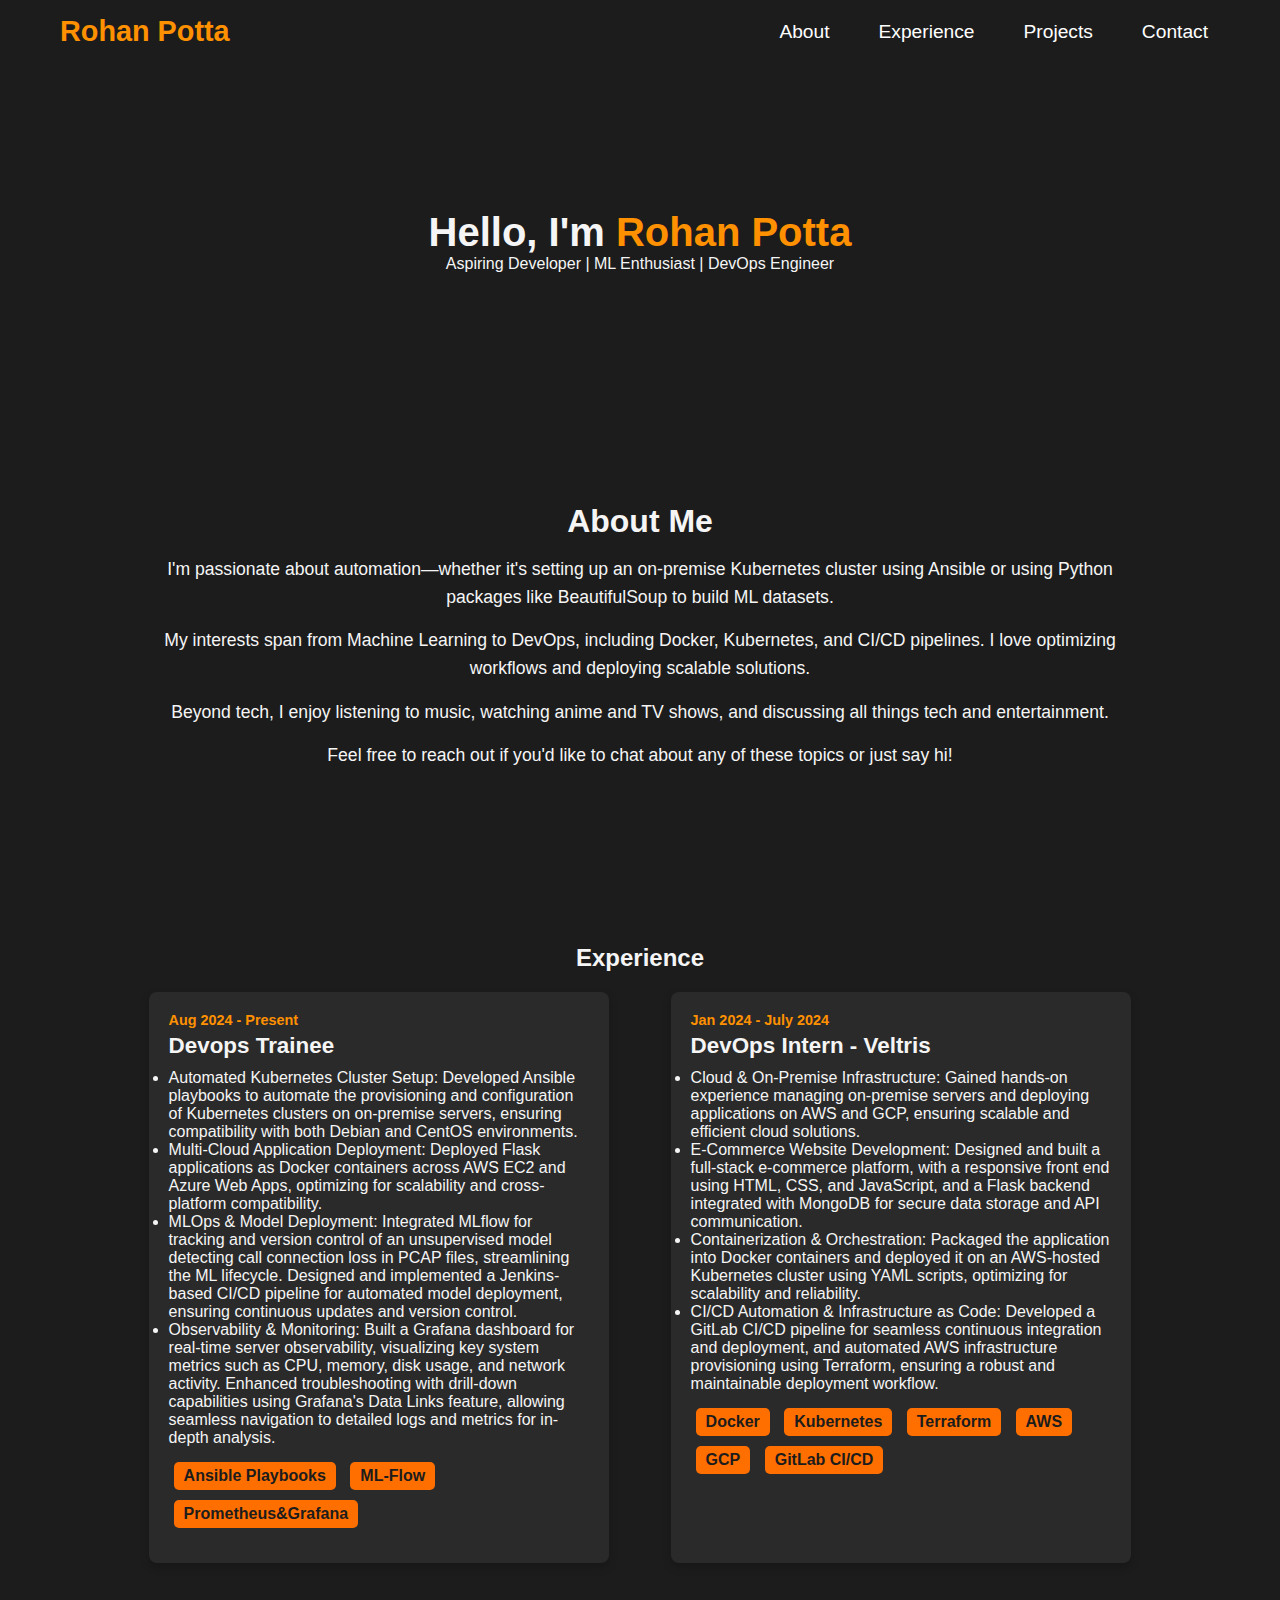
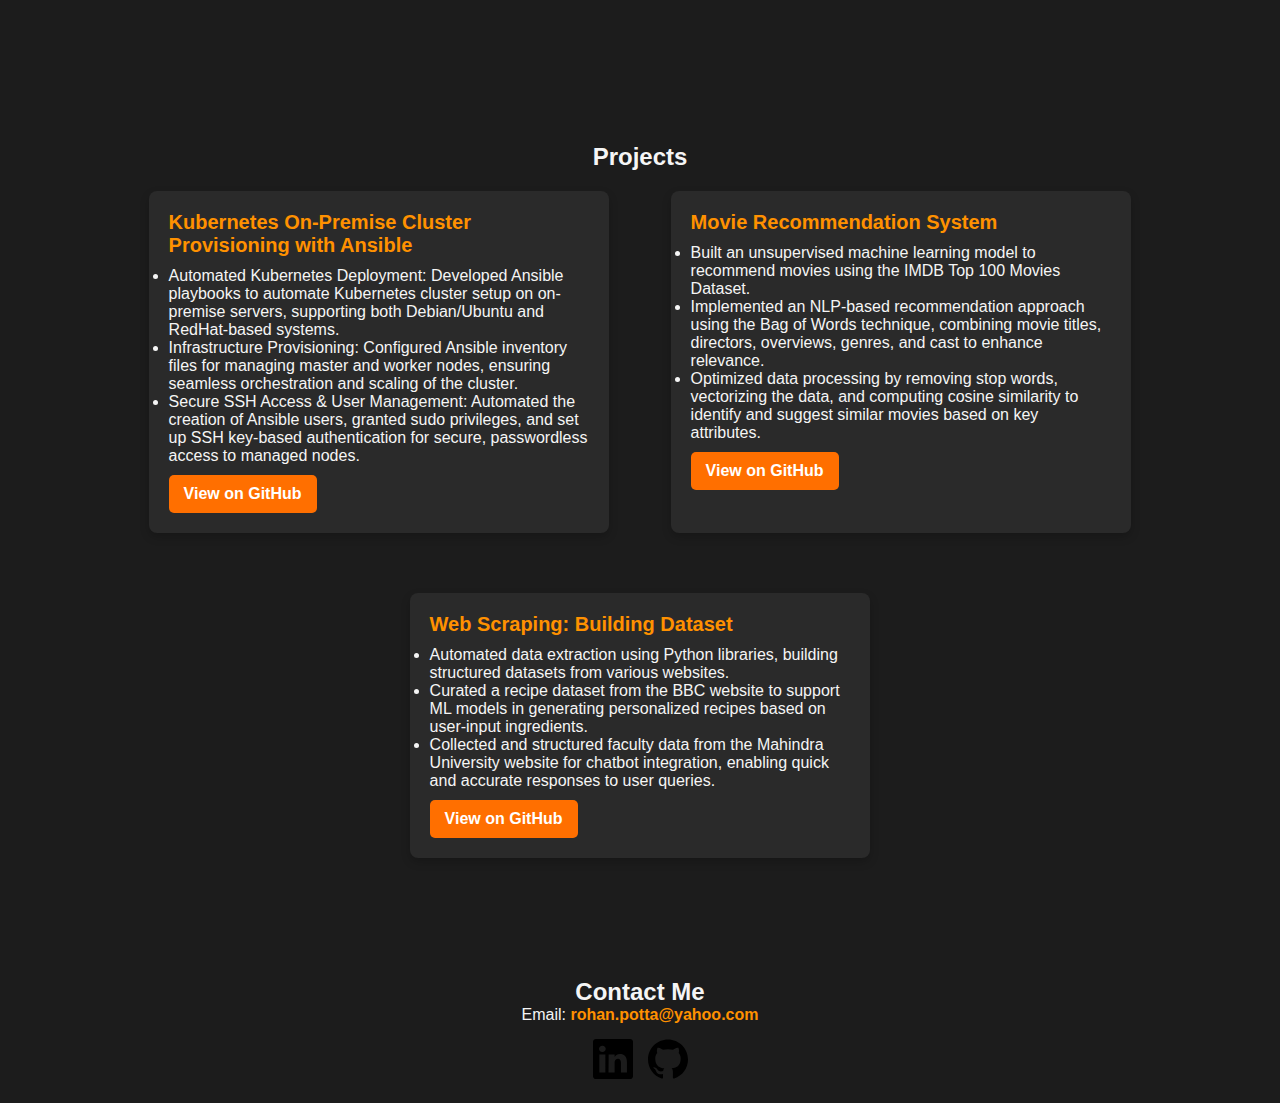
==== index.html @ 2ef8cc6e "Pushing to Repo" ====
<!DOCTYPE html>
<html lang="en">
  <head>
    <meta charset="UTF-8" />
    <meta name="viewport" content="width=device-width, initial-scale=1.0" />
    <title>Portfolio</title>
    <link rel="stylesheet" href="styles.css" />
  </head>

  <body>
    <header>
      <nav>
        <div class="logo">Rohan Potta</div>
        <ul class="nav-links">
          <li><a href="#about">About</a></li>
          <li><a href="#experience">Experience</a></li>
          <li><a href="#projects">Projects</a></li>
          <li><a href="#contact">Contact</a></li>
        </ul>
      </nav>
    </header>

    <section id="hero">
      <h1>Hello, I'm <span>Rohan Potta</span></h1>
      <p>Aspiring Developer | ML Enthusiast | DevOps Engineer</p>
    </section>

    <section id="about">
      <h2>About Me</h2>
      <p>
        I'm passionate about automation—whether it's setting up an on-premise
        Kubernetes cluster using Ansible or using Python packages like
        BeautifulSoup to build ML datasets.
      </p>
      <p>
        My interests span from Machine Learning to DevOps, including Docker,
        Kubernetes, and CI/CD pipelines. I love optimizing workflows and
        deploying scalable solutions.
      </p>
      <p>
        Beyond tech, I enjoy listening to music, watching anime and TV shows,
        and discussing all things tech and entertainment.
      </p>
      <p>
        Feel free to reach out if you'd like to chat about any of these topics
        or just say hi!
      </p>
    </section>

    <section id="experience">
      <h2>Experience</h2>
      <div class="experience-container">
        <!-- experience 1 -->
        <div class="experience-card">
          <p class="exp-date">Aug 2024 - Present</p>
          <h3 class="exp-title">Devops Trainee</h3>
          <p class="exp-description"></p>
          <ul>
            <li>
              Automated Kubernetes Cluster Setup: Developed Ansible playbooks to
              automate the provisioning and configuration of Kubernetes clusters
              on on-premise servers, ensuring compatibility with both Debian and
              CentOS environments.
            </li>
            <li>
              Multi-Cloud Application Deployment: Deployed Flask applications as
              Docker containers across AWS EC2 and Azure Web Apps, optimizing
              for scalability and cross-platform compatibility.
            </li>
            <li>
              MLOps & Model Deployment: Integrated MLflow for tracking and
              version control of an unsupervised model detecting call connection
              loss in PCAP files, streamlining the ML lifecycle. Designed and
              implemented a Jenkins-based CI/CD pipeline for automated model
              deployment, ensuring continuous updates and version control.
            </li>
            <li>
              Observability & Monitoring: Built a Grafana dashboard for
              real-time server observability, visualizing key system metrics
              such as CPU, memory, disk usage, and network activity. Enhanced
              troubleshooting with drill-down capabilities using Grafana's Data
              Links feature, allowing seamless navigation to detailed logs and
              metrics for in-depth analysis.
            </li>
          </ul>

          <ul class="exp-tech">
            <li>Ansible Playbooks</li>
            <li>ML-Flow</li>
            <li>Prometheus&Grafana</li>
          </ul>
        </div>
        <!-- experience 2 -->
        <div class="experience-card">
          <p class="exp-date">Jan 2024 - July 2024</p>
          <h3 class="exp-title">DevOps Intern - Veltris</h3>
          <p class="exp-description"></p>
          <ul>
            <li>
              Cloud & On-Premise Infrastructure: Gained hands-on experience
              managing on-premise servers and deploying applications on AWS and
              GCP, ensuring scalable and efficient cloud solutions.
            </li>
            <li>
              E-Commerce Website Development: Designed and built a full-stack
              e-commerce platform, with a responsive front end using HTML, CSS,
              and JavaScript, and a Flask backend integrated with MongoDB for
              secure data storage and API communication.
            </li>
            <li>
              Containerization & Orchestration: Packaged the application into
              Docker containers and deployed it on an AWS-hosted Kubernetes
              cluster using YAML scripts, optimizing for scalability and
              reliability.
            </li>
            <li>
              CI/CD Automation & Infrastructure as Code: Developed a GitLab
              CI/CD pipeline for seamless continuous integration and deployment,
              and automated AWS infrastructure provisioning using Terraform,
              ensuring a robust and maintainable deployment workflow.
            </li>
          </ul>

          <ul class="exp-tech">
            <li>Docker</li>
            <li>Kubernetes</li>
            <li>Terraform</li>
            <li>AWS</li>
            <li>GCP</li>
            <li>GitLab CI/CD</li>
          </ul>
        </div>
      </div>
    </section>

    <section id="projects">
      <h2>Projects</h2>
      <div class="projects-container">
        <!-- Project 1 -->
        <div class="project-card">
          <h3>Kubernetes On-Premise Cluster Provisioning with Ansible</h3>
          <ul>
            <li>
              Automated Kubernetes Deployment: Developed Ansible playbooks to
              automate Kubernetes cluster setup on on-premise servers,
              supporting both Debian/Ubuntu and RedHat-based systems.
            </li>
            <li>
              Infrastructure Provisioning: Configured Ansible inventory files
              for managing master and worker nodes, ensuring seamless
              orchestration and scaling of the cluster.
            </li>
            <li>
              Secure SSH Access & User Management: Automated the creation of
              Ansible users, granted sudo privileges, and set up SSH key-based
              authentication for secure, passwordless access to managed nodes.
            </li>
          </ul>
          <a
            href="https://github.com/Rohan-Potta/k8s-onprem-ansible"
            target="_blank"
            class="github-button"
            >View on GitHub</a
          >
        </div>

        <!-- Project 2 -->
        <div class="project-card">
          <h3>Movie Recommendation System</h3>
          <ul>
            <li>
              Built an unsupervised machine learning model to recommend movies
              using the IMDB Top 100 Movies Dataset.
            </li>
            <li>
              Implemented an NLP-based recommendation approach using the Bag of
              Words technique, combining movie titles, directors, overviews,
              genres, and cast to enhance relevance.
            </li>
            <li>
              Optimized data processing by removing stop words, vectorizing the
              data, and computing cosine similarity to identify and suggest
              similar movies based on key attributes.
            </li>
          </ul>
          <a
            href="https://github.com/Rohan-Potta/ml-movie-recommendation"
            target="_blank"
            class="github-button"
            >View on GitHub</a
          >
        </div>

        <!-- Project 3 -->
        <div class="project-card">
          <h3>Web Scraping: Building Dataset</h3>
          <ul>
            <li>
              Automated data extraction using Python libraries, building
              structured datasets from various websites.
            </li>
            <li>
              Curated a recipe dataset from the BBC website to support ML models
              in generating personalized recipes based on user-input
              ingredients.
            </li>
            <li>
              Collected and structured faculty data from the Mahindra University
              website for chatbot integration, enabling quick and accurate
              responses to user queries.
            </li>
          </ul>
          <a
            href="https://github.com/Rohan-Potta/WebScraping"
            target="_blank"
            class="github-button"
            >View on GitHub</a
          >
        </div>
      </div>
    </section>

    <section id="contact">
      <h2>Contact Me</h2>
      <p>
        Email:
        <a href="mailto:rohan.potta@yahoo.com" class="contact-link"
          >rohan.potta@yahoo.com</a
        >
      </p>

      <div class="contact-icons">
        <a
          href="https://www.linkedin.com/in/rohan-potta/"
          target="_blank"
          class="social-icon"
        >
          <img src="icons/linkedin.svg" alt="LinkedIn" />
        </a>

        <a
          href="https://github.com/Rohan-Potta"
          target="_blank"
          class="social-icon"
        >
          <img src="icons/github.svg" alt="GitHub" />
        </a>
      </div>
    </section>
  </body>
</html>
---- styles.css ----
/* General Styles */
body {
  margin: 0;
  font-family: Arial, sans-serif;
  background: #1c1c1c; /* Unified Background */
  color: #f5f5f5; /* Light Gray */
  transition: background 0.3s, color 0.3s;
}

/* Reset default margin & padding */
* {
  margin: 0;
  padding: 0;
  box-sizing: border-box;
}

/* Header styling */
header {
  background: #1c1c1c; /* Dark background */
  padding: 15px 0;
  width: 100%;
  position: fixed; /* Stick to the top */
  top: 0;
  left: 0;
  z-index: 1000;
}
/* Navbar container */
nav {
  display: flex;
  justify-content: space-between; /* Space between logo & links */
  align-items: center;
  max-width: 1200px;
  margin: 0 auto;
  padding: 0 20px;
}

/* Logo */
.logo {
  font-size: 1.8rem;
  font-weight: bold;
  color: #ff9100; /* Primary orange */
  white-space: nowrap; /* Prevents text from breaking */
}

/* Navbar links */
.nav-links {
  list-style: none;
  display: flex;
  gap: 25px; /* Ensures spacing */
}

.nav-links li {
  display: inline-block;
}

.nav-links a {
  text-decoration: none;
  color: #fff; /* White text */
  font-size: 1.2rem;
  font-weight: 500;
  transition: color 0.3s ease;
  padding: 8px 12px; /* Adds clickable area */
}

.nav-links a:hover {
  color: #ff9100; /* Orange highlight on hover */
}

/* Sections */
section {
  padding: 80px 10%;
  text-align: center;
  background: #1c1c1c; /* Ensures uniform background */
}

/* Hero Section */
#hero {
  text-align: center;
  padding: 150px 20px;
  margin-top: 60px;
}

#hero h1 {
  font-size: 2.5rem;
}

#hero span {
  color: #ff9100; /* Bright Orange */
}

/* About Me Section */

#about {
  text-align: center;
  padding: 80px 10%;
  background: #1c1c1c;
}

#about h2 {
  /* color: #FF9100; Primary Orange */
  font-size: 2rem;
  margin-bottom: 15px;
}

#about p {
  color: #f5f5f5; /* Light Gray Text */
  font-size: 1.1rem;
  line-height: 1.6;
  margin-bottom: 15px;
}

/* Project Section */
.projects-container {
  display: flex;
  gap: 20px;
  justify-content: center; /* Centers the cards horizontally */
  flex-wrap: wrap; /* Allows wrapping if space is limited */
}

.project-card {
  background: #2a2a2a;
  padding: 20px;
  margin: 20px auto;
  width: 45%;
  max-width: 600px;
  border-radius: 8px;
  box-shadow: 0px 4px 10px rgba(0, 0, 0, 0.2);
  text-align: left;
}

.project-card h3 {
  color: #ff9100; /* Primary orange */
  font-size: 20px;
  margin-bottom: 10px;
}

.project-card p {
  color: #f5f5f5; /* Light text */
  font-size: 16px;
}

.github-button {
  display: inline-block;
  background: #ff6f00; /* Deep Orange */
  color: white;
  padding: 10px 15px;
  border-radius: 5px;
  text-decoration: none;
  font-weight: bold;
  margin-top: 10px;
  display: inline-block;
}

.github-button:hover {
  background: #ff9100; /* Lighter orange on hover */
}

/* Contact Section */
#contact {
  text-align: center;
  padding: 20px;
}

.contact-link {
  color: #ff9100; /* Primary Orange */
  text-decoration: none;
  font-weight: bold;
}

.contact-link:hover {
  text-decoration: underline;
}

/* Social Icons */
.contact-icons {
  margin-top: 15px;
  display: flex;
  justify-content: center;
  gap: 15px;
}

.social-icon img {
  width: 40px; /* Adjust size */
  height: 40px;
  transition: transform 0.2s ease-in-out;
}

.social-icon img:hover {
  transform: scale(1.1); /* Slight zoom on hover */
}

/* Resume Link */
#resume {
  font-size: 1.2rem;
  text-decoration: none;
  color: #ff9100;
  font-weight: bold;
}

#resume:hover {
  color: #ff6f00;
}

/* Fix for Small Screens */
@media (max-width: 768px) {
  nav {
    flex-direction: column;
    align-items: center;
  }

  .nav-links {
    flex-direction: column;
    gap: 10px;
  }

  .logo {
    margin-bottom: 10px;
  }
}

/* Experience Section */
#experience {
  text-align: center;
  padding: 80px 10%;
  background: #1c1c1c;
}

.experience-container {
  display: flex;
  gap: 20px;
  justify-content: center; /* Centers the cards horizontally */
  flex-wrap: wrap; /* Allows wrapping if space is limited */
}

/* Experience Cards */
.experience-card {
  background: #2a2a2a;
  padding: 20px;
  margin: 20px auto;
  width: 45%;
  max-width: 600px;
  border-radius: 8px;
  box-shadow: 0px 4px 10px rgba(0, 0, 0, 0.2);
  text-align: left;
}

/* Experience Date */
.exp-date {
  font-size: 0.9rem;
  color: #ff9100;
  font-weight: bold;
}

/* Experience Title */
.exp-title {
  font-size: 1.4rem;
  color: #f5f5f5;
  margin: 5px 0;
}

/* Experience Description */
.exp-description {
  font-size: 1rem;
  color: #f5f5f5;
  margin: 10px 0;
}

/* Technologies List */
.exp-tech {
  list-style-type: none;
  padding: 0;
  margin: 10px 0;
}

.exp-tech li {
  display: inline-block;
  background: #ff6f00;
  color: #1c1c1c;
  padding: 5px 10px;
  border-radius: 5px;
  margin: 5px;
  font-weight: bold;
}
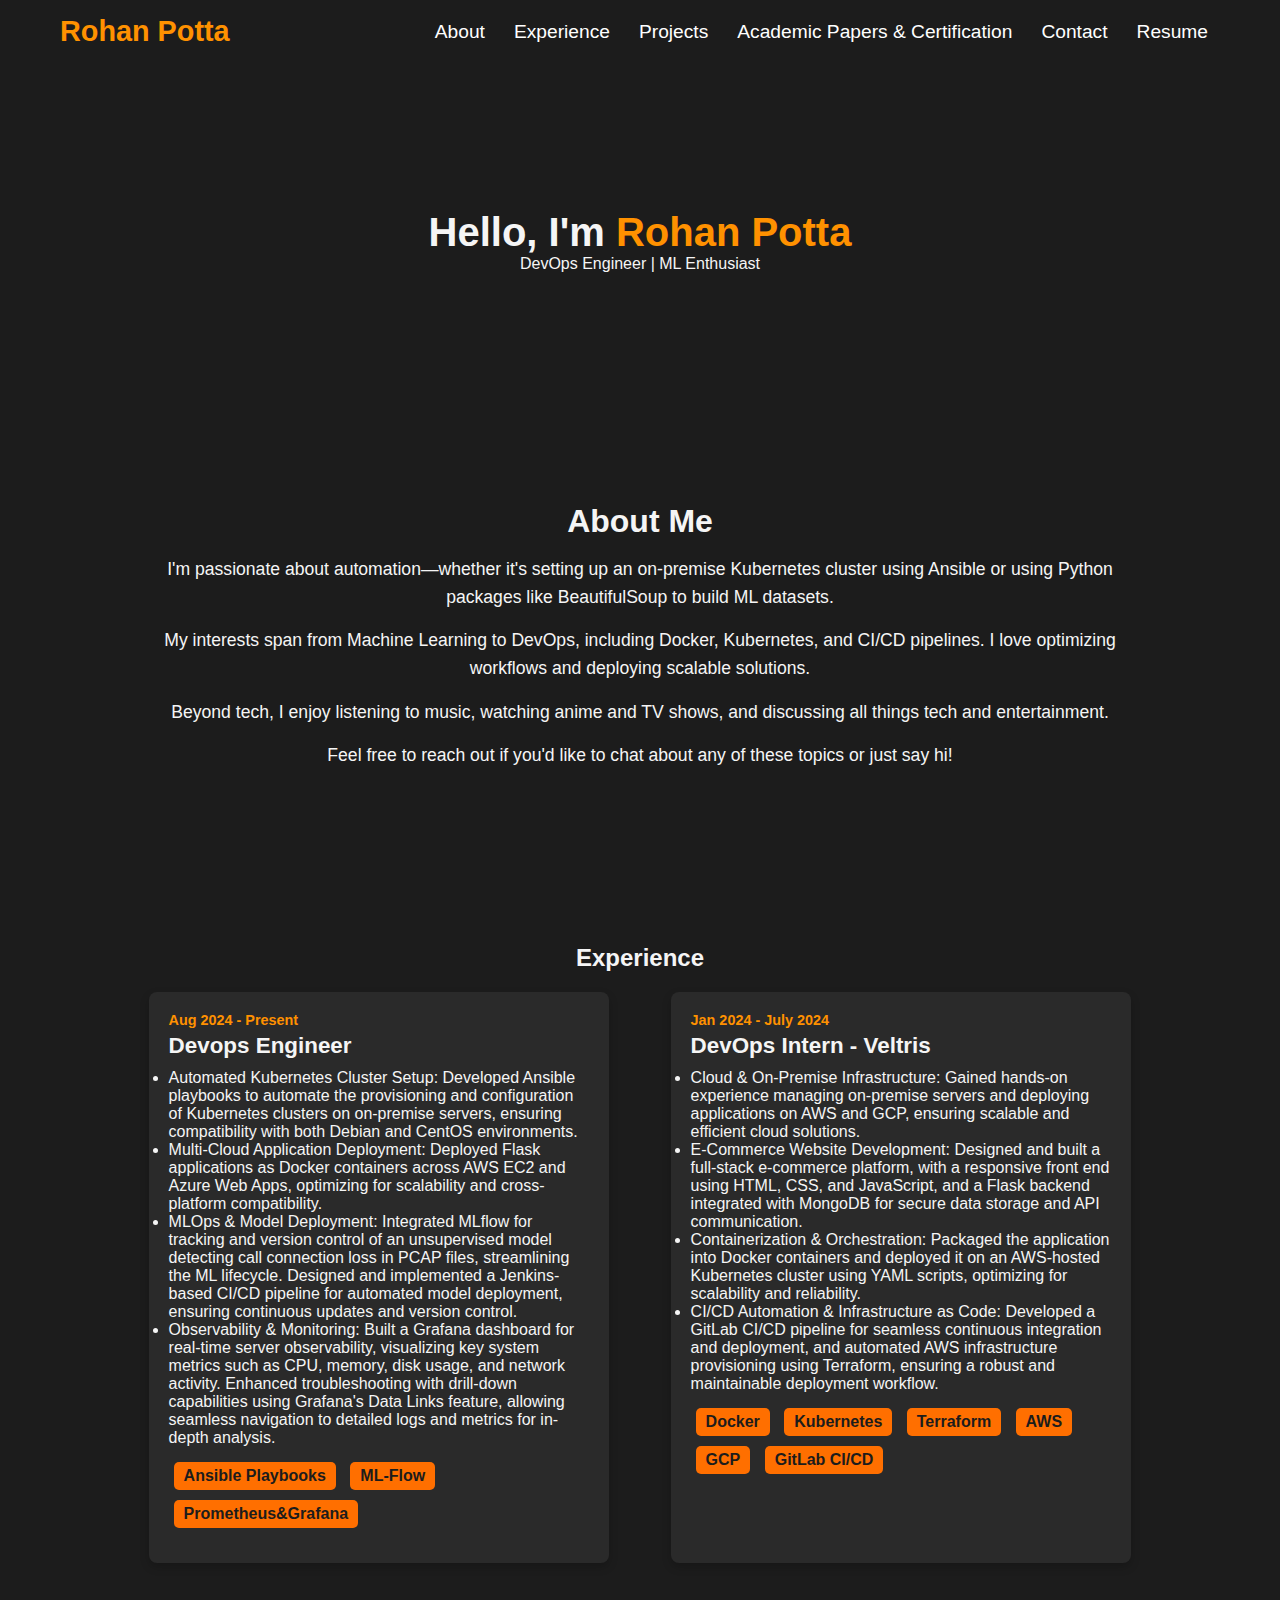
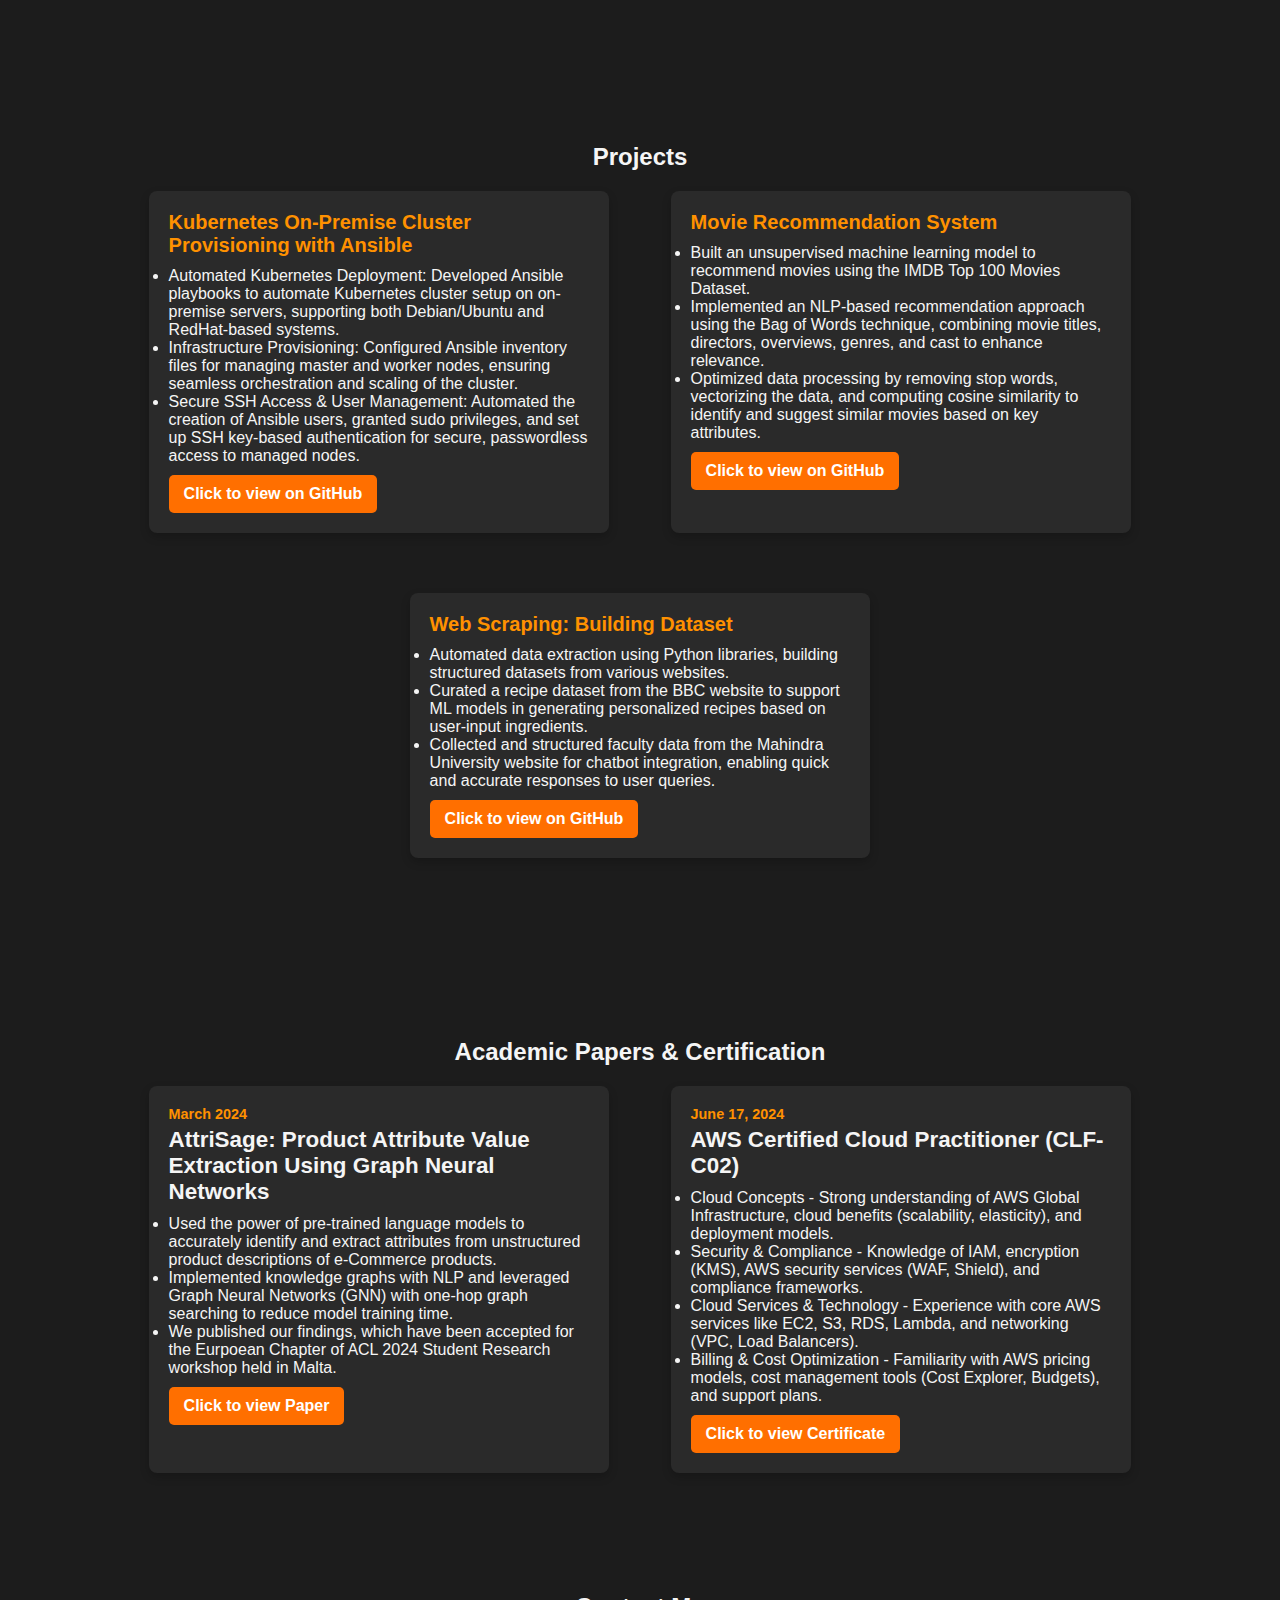
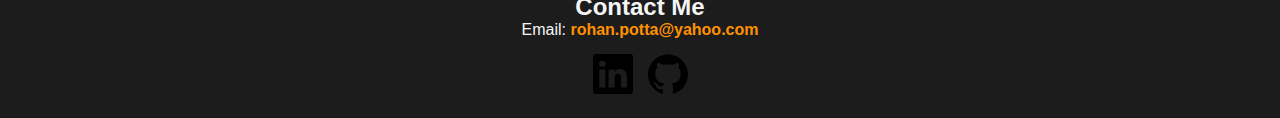
==== commit d91d5fdf: "Making changes" ====
--- a/index.html
+++ b/index.html
@@ -15,14 +15,22 @@
           <li><a href="#about">About</a></li>
           <li><a href="#experience">Experience</a></li>
           <li><a href="#projects">Projects</a></li>
+          <li><a href="#certification">Academic Papers & Certification</a></li>
           <li><a href="#contact">Contact</a></li>
+          <li>
+            <a
+              href="https://drive.google.com/file/d/1PVx97YilLZSlaDbV8SIs3SwPO1ZHGLB5/view?usp=sharing"
+              target="_blank"
+              >Resume</a
+            >
+          </li>
         </ul>
       </nav>
     </header>
 
     <section id="hero">
       <h1>Hello, I'm <span>Rohan Potta</span></h1>
-      <p>Aspiring Developer | ML Enthusiast | DevOps Engineer</p>
+      <p>DevOps Engineer | ML Enthusiast</p>
     </section>
 
     <section id="about">
@@ -53,7 +61,7 @@
         <!-- experience 1 -->
         <div class="experience-card">
           <p class="exp-date">Aug 2024 - Present</p>
-          <h3 class="exp-title">Devops Trainee</h3>
+          <h3 class="exp-title">Devops Engineer</h3>
           <p class="exp-description"></p>
           <ul>
             <li>
@@ -160,7 +168,7 @@
             href="https://github.com/Rohan-Potta/k8s-onprem-ansible"
             target="_blank"
             class="github-button"
-            >View on GitHub</a
+            >Click to view on GitHub</a
           >
         </div>
 
@@ -187,7 +195,7 @@
             href="https://github.com/Rohan-Potta/ml-movie-recommendation"
             target="_blank"
             class="github-button"
-            >View on GitHub</a
+            >Click to view on GitHub</a
           >
         </div>
 
@@ -214,8 +222,83 @@
             href="https://github.com/Rohan-Potta/WebScraping"
             target="_blank"
             class="github-button"
-            >View on GitHub</a
+            >Click to view on GitHub</a
           >
+        </div>
+      </div>
+    </section>
+
+    <section id="certification">
+      <h2>Academic Papers & Certification</h2>
+      <div class="certification-container">
+        <!-- certification 1 -->
+        <div class="certification-card">
+          <p class="certification-date">March 2024</p>
+          <h3 class="certification-title">AttriSage: Product Attribute Value Extraction Using Graph Neural Networks</h3>
+          <p class="certification-description"></p>
+          <ul>
+            <li>
+              Used the power of pre-trained language models to accurately
+              identify and extract attributes from unstructured product
+              descriptions of e-Commerce products.
+            </li>
+            <li>
+              Implemented knowledge graphs with NLP and leveraged Graph Neural
+              Networks (GNN) with one-hop graph searching to reduce model
+              training time.
+            </li>
+            <li>
+              We published our findings, which have been accepted for the
+              Eurpoean Chapter of ACL 2024 Student Research workshop held in
+              Malta.
+            </li>
+          <!-- </ul>
+          <ul class="certification-tech">
+            <li>Ansible Playbooks</li>
+            <li>ML-Flow</li>
+            <li>Prometheus&Grafana</li>
+          </ul> -->
+          <a
+          href="https://aclanthology.org/2024.eacl-srw.8/"
+          target="_blank"
+          class="github-button"
+          >Click to view Paper</a
+        >
+        </div>
+        <!-- certification 2 -->
+        <div class="certification-card">
+          <p class="certification-date">June 17, 2024</p>
+          <h3 class="certification-title">AWS Certified Cloud Practitioner (CLF-C02)</h3>
+          <p class="certification-description"></p>
+          <ul>
+            <li>
+              Cloud Concepts - Strong understanding of AWS Global Infrastructure, cloud benefits (scalability, elasticity), and deployment models.
+            </li>
+            <li>
+              Security & Compliance - Knowledge of IAM, encryption (KMS), AWS security services (WAF, Shield), and compliance frameworks.
+            </li>
+            <li>
+              Cloud Services & Technology - Experience with core AWS services like EC2, S3, RDS, Lambda, and networking (VPC, Load Balancers).
+            </li>
+            <li>
+              Billing & Cost Optimization - Familiarity with AWS pricing models, cost management tools (Cost Explorer, Budgets), and support plans.
+            </li>
+          </ul>
+
+          <!-- <ul class="certification-tech">
+            <li>Docker</li>
+            <li>Kubernetes</li>
+            <li>Terraform</li>
+            <li>AWS</li>
+            <li>GCP</li>
+            <li>GitLab CI/CD</li>
+          </ul> -->
+          <a
+          href="https://drive.google.com/file/d/1gk5iLp6-vSuqVZQIf7b3ewXQqJQ-95Qt/view?usp=sharing"
+          target="_blank"
+          class="github-button"
+          >Click to view Certificate</a
+        >
         </div>
       </div>
     </section>
--- a/styles.css
+++ b/styles.css
@@ -46,7 +46,7 @@
 .nav-links {
   list-style: none;
   display: flex;
-  gap: 25px; /* Ensures spacing */
+  gap: 5px; /* Ensures spacing */
 }
 
 .nav-links li {
@@ -281,3 +281,69 @@
   margin: 5px;
   font-weight: bold;
 }
+
+
+/* Experience Section */
+#certification {
+  text-align: center;
+  padding: 80px 10%;
+  background: #1c1c1c;
+}
+
+.certification-container {
+  display: flex;
+  gap: 20px;
+  justify-content: center; /* Centers the cards horizontally */
+  flex-wrap: wrap; /* Allows wrapping if space is limited */
+}
+
+/* certification Cards */
+.certification-card {
+  background: #2a2a2a;
+  padding: 20px;
+  margin: 20px auto;
+  width: 45%;
+  max-width: 600px;
+  border-radius: 8px;
+  box-shadow: 0px 4px 10px rgba(0, 0, 0, 0.2);
+  text-align: left;
+}
+
+/* certification Date */
+.certification-date {
+  font-size: 0.9rem;
+  color: #ff9100;
+  font-weight: bold;
+}
+
+/* certification Title */
+.certification-title {
+  font-size: 1.4rem;
+  color: #f5f5f5;
+  margin: 5px 0;
+}
+
+/* certification Description */
+.certification-description {
+  font-size: 1rem;
+  color: #f5f5f5;
+  margin: 10px 0;
+}
+
+/* certification Technologies List */
+.certification-tech {
+  list-style-type: none;
+  padding: 0;
+  margin: 10px 0;
+}
+
+.certification-tech li {
+  display: inline-block;
+  background: #ff6f00;
+  color: #1c1c1c;
+  padding: 5px 10px;
+  border-radius: 5px;
+  margin: 5px;
+  font-weight: bold;
+}
+
